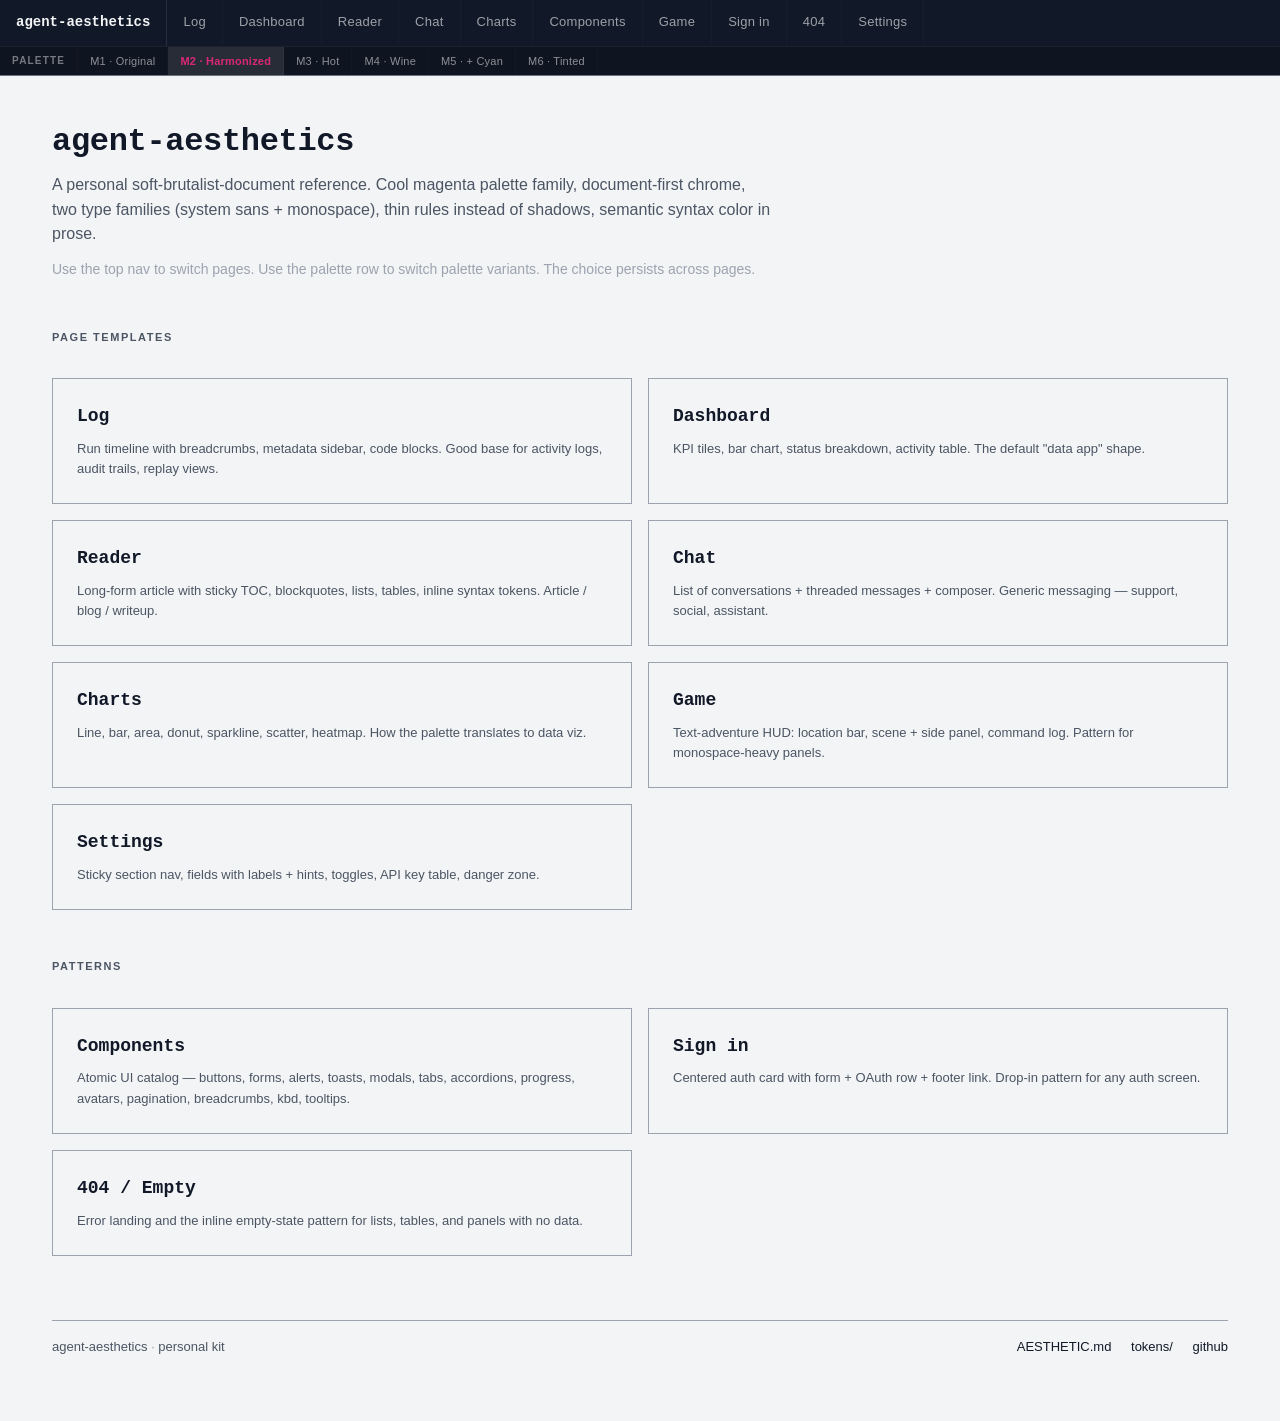
==== references/web/index.html @ 5bcf72a3 "references/web: initial soft-brutalist-document reference kit Eleven HTML pages exploring a personal" ====
<!doctype html>
<html lang="en">
<head>
<meta charset="utf-8">
<title>agent-aesthetics — index</title>
<meta name="viewport" content="width=device-width, initial-scale=1">
<link rel="stylesheet" href="assets/styles.css">
</head>
<body class="palette-m2">

<nav class="topbar" id="topbar"></nav>

<div class="page">

  <h1 style="font-family: var(--mono);">agent-aesthetics</h1>
  <p style="font-size: 16px; color: var(--text-muted); max-width: 720px; margin: 0 0 var(--space-3) 0;">A personal soft-brutalist-document reference. Cool magenta palette family, document-first chrome, two type families (system sans + monospace), thin rules instead of shadows, semantic syntax color in prose.</p>
  <p style="font-size: 14px; color: var(--text-faint); max-width: 720px; margin: 0 0 var(--space-6) 0;">Use the top nav to switch pages. Use the palette row to switch palette variants. The choice persists across pages.</p>

  <div class="hub-section-title">Page templates</div>
  <div class="hub-grid">
    <a class="hub-card" href="log.html">
      <h3>Log</h3>
      <p>Run timeline with breadcrumbs, metadata sidebar, code blocks. Good base for activity logs, audit trails, replay views.</p>
    </a>
    <a class="hub-card" href="dashboard.html">
      <h3>Dashboard</h3>
      <p>KPI tiles, bar chart, status breakdown, activity table. The default "data app" shape.</p>
    </a>
    <a class="hub-card" href="reader.html">
      <h3>Reader</h3>
      <p>Long-form article with sticky TOC, blockquotes, lists, tables, inline syntax tokens. Article / blog / writeup.</p>
    </a>
    <a class="hub-card" href="chat.html">
      <h3>Chat</h3>
      <p>List of conversations + threaded messages + composer. Generic messaging — support, social, assistant.</p>
    </a>
    <a class="hub-card" href="charts.html">
      <h3>Charts</h3>
      <p>Line, bar, area, donut, sparkline, scatter, heatmap. How the palette translates to data viz.</p>
    </a>
    <a class="hub-card" href="game.html">
      <h3>Game</h3>
      <p>Text-adventure HUD: location bar, scene + side panel, command log. Pattern for monospace-heavy panels.</p>
    </a>
    <a class="hub-card" href="settings.html">
      <h3>Settings</h3>
      <p>Sticky section nav, fields with labels + hints, toggles, API key table, danger zone.</p>
    </a>
  </div>

  <div class="hub-section-title">Patterns</div>
  <div class="hub-grid">
    <a class="hub-card" href="components.html">
      <h3>Components</h3>
      <p>Atomic UI catalog — buttons, forms, alerts, toasts, modals, tabs, accordions, progress, avatars, pagination, breadcrumbs, kbd, tooltips.</p>
    </a>
    <a class="hub-card" href="signin.html">
      <h3>Sign in</h3>
      <p>Centered auth card with form + OAuth row + footer link. Drop-in pattern for any auth screen.</p>
    </a>
    <a class="hub-card" href="notfound.html">
      <h3>404 / Empty</h3>
      <p>Error landing and the inline empty-state pattern for lists, tables, and panels with no data.</p>
    </a>
  </div>

  <footer class="site">
    <span>agent-aesthetics <span class="dot">·</span> personal kit</span>
    <nav>
      <a href="#">AESTHETIC.md</a>
      <a href="#">tokens/</a>
      <a href="#">github</a>
    </nav>
  </footer>

</div>

<script src="assets/switcher.js"></script>
</body>
</html>
---- references/web/assets/styles.css ----
/* ===================================================================
   agent-aesthetics — shared stylesheet
   palettes + base + components, used by every page in /references/web/
   =================================================================== */

:root {
  --sans: -apple-system, BlinkMacSystemFont, "Segoe UI", Roboto, Helvetica, Arial, sans-serif;
  --mono: ui-monospace, SFMono-Regular, Menlo, Monaco, Consolas, "Liberation Mono", monospace;
  --size-body: 15px;
  --size-small: 13px;
  --size-mono: 13px;
  --size-h1: 32px;
  --size-h2: 14px;
  --size-h3: 12px;
  --lh-body: 1.55;
  --lh-mono: 1.6;
  --space-1: 4px;
  --space-2: 8px;
  --space-3: 12px;
  --space-4: 16px;
  --space-5: 24px;
  --space-6: 32px;
  --space-7: 48px;
  --space-8: 64px;
  --radius: 0px;
  --radius-code: 2px;
}

/* ===================================================================
   palettes — magenta family
   =================================================================== */

body.palette-m1 {
  --bg: #F3F4F6; --bg-2: #E5E7EB; --bg-3: #D1D5DB;
  --rule: #9CA3AF; --rule-strong: #6B7280;
  --text: #111827; --text-muted: #4B5563; --text-faint: #9CA3AF;
  --accent: #DB2777; --accent-hover: #BE185D;
  --chrome-bg: #111827; --chrome-fg: #F3F4F6;
  --syn-path: #DB2777; --syn-num: #B45309; --syn-str: #15803D;
  --syn-kw: #6D28D9; --syn-type: #0891B2; --syn-comment: #9CA3AF;
  --syn-bg: #E5E7EB;
}

body.palette-m2 {
  --bg: #F3F4F6; --bg-2: #E5E7EB; --bg-3: #D1D5DB;
  --rule: #9CA3AF; --rule-strong: #6B7280;
  --text: #111827; --text-muted: #4B5563; --text-faint: #9CA3AF;
  --accent: #DB2777; --accent-hover: #BE185D;
  --chrome-bg: #111827; --chrome-fg: #F3F4F6;
  --syn-path: #DB2777; --syn-num: #A16207; --syn-str: #0E7490;
  --syn-kw: #5B21B6; --syn-type: #BE123C; --syn-comment: #9CA3AF;
  --syn-bg: #E5E7EB;
}

body.palette-m3 {
  --bg: #F3F4F6; --bg-2: #E5E7EB; --bg-3: #D1D5DB;
  --rule: #9CA3AF; --rule-strong: #6B7280;
  --text: #111827; --text-muted: #4B5563; --text-faint: #9CA3AF;
  --accent: #EC4899; --accent-hover: #DB2777;
  --chrome-bg: #111827; --chrome-fg: #F3F4F6;
  --syn-path: #EC4899; --syn-num: #A16207; --syn-str: #0E7490;
  --syn-kw: #5B21B6; --syn-type: #BE123C; --syn-comment: #9CA3AF;
  --syn-bg: #E5E7EB;
}

body.palette-m4 {
  --bg: #F3F4F6; --bg-2: #E5E7EB; --bg-3: #D1D5DB;
  --rule: #9CA3AF; --rule-strong: #6B7280;
  --text: #111827; --text-muted: #4B5563; --text-faint: #9CA3AF;
  --accent: #9D174D; --accent-hover: #831843;
  --chrome-bg: #111827; --chrome-fg: #F3F4F6;
  --syn-path: #9D174D; --syn-num: #A16207; --syn-str: #0E7490;
  --syn-kw: #5B21B6; --syn-type: #BE123C; --syn-comment: #9CA3AF;
  --syn-bg: #E5E7EB;
}

body.palette-m5 {
  --bg: #F3F4F6; --bg-2: #E5E7EB; --bg-3: #D1D5DB;
  --rule: #9CA3AF; --rule-strong: #6B7280;
  --text: #111827; --text-muted: #4B5563; --text-faint: #9CA3AF;
  --accent: #DB2777; --accent-2: #0891B2; --accent-hover: #BE185D;
  --chrome-bg: #111827; --chrome-fg: #F3F4F6;
  --syn-path: #0891B2; --syn-num: #DB2777; --syn-str: #0E7490;
  --syn-kw: #BE185D; --syn-type: #06B6D4; --syn-comment: #94A3B8;
  --syn-bg: #ECFEFF;
}

body.palette-m6 {
  --bg: #F4F2F6; --bg-2: #E7E3EC; --bg-3: #D4CFDC;
  --rule: #A299AE; --rule-strong: #78708A;
  --text: #1A1620; --text-muted: #56506A; --text-faint: #A299AE;
  --accent: #DB2777; --accent-hover: #BE185D;
  --chrome-bg: #1A1620; --chrome-fg: #F4F2F6;
  --syn-path: #DB2777; --syn-num: #A16207; --syn-str: #0E7490;
  --syn-kw: #6D28D9; --syn-type: #BE123C; --syn-comment: #A299AE;
  --syn-bg: #E7E3EC;
}

/* ===================================================================
   reset & base
   =================================================================== */

*, *::before, *::after { box-sizing: border-box; }
html, body { margin: 0; padding: 0; overflow-x: clip; }
body {
  font-family: var(--sans);
  font-size: var(--size-body);
  line-height: var(--lh-body);
  background: var(--bg);
  color: var(--text);
  -webkit-font-smoothing: antialiased;
  -moz-osx-font-smoothing: grayscale;
}

a { color: var(--accent); text-decoration: none; }
a:hover { color: var(--accent-hover); text-decoration: underline; text-underline-offset: 2px; }
a:visited { color: var(--accent); }

code, pre, .mono { font-family: var(--mono); font-size: var(--size-mono); line-height: var(--lh-mono); }
code { color: var(--text); }

hr { border: 0; border-top: 1px solid var(--rule); margin: var(--space-5) 0; }

/* ===================================================================
   topbar — primary page nav (row 1) + palette switcher (row 2)
   =================================================================== */

.topbar {
  position: sticky;
  top: 0;
  z-index: 10;
  background: var(--chrome-bg);
  color: var(--chrome-fg);
  border-bottom: 1px solid var(--rule-strong);
  min-height: 76px; /* reserve space before JS injects */
}

.topbar-row {
  display: flex;
  align-items: stretch;
}

/* row 1: brand + page tabs */
.topbar-row.primary { /* taller, more visual weight */ }
.topbar-row.primary .brand {
  display: inline-flex;
  align-items: center;
  padding: var(--space-3) var(--space-4);
  font-family: var(--mono);
  font-size: 14px;
  font-weight: 700;
  letter-spacing: 0;
  color: var(--chrome-fg);
  text-decoration: none;
  border-right: 1px solid rgba(255,255,255,0.10);
  white-space: nowrap;
  flex: 0 0 auto;
}
.topbar-row.primary .brand:hover { background: rgba(255,255,255,0.04); text-decoration: none; color: var(--chrome-fg); }
.topbar-row.primary .pagenav {
  display: flex;
  flex: 1;
  overflow-x: auto;
  -webkit-overflow-scrolling: touch;
}
.topbar-row.primary .pagenav::-webkit-scrollbar { height: 0; }
.topbar-row.primary .tab {
  flex: 0 0 auto;
  padding: var(--space-3) var(--space-4);
  font-family: var(--sans);
  font-size: 13px;
  letter-spacing: 0.02em;
  color: var(--chrome-fg);
  text-decoration: none;
  opacity: 0.62;
  white-space: nowrap;
  display: inline-flex;
  align-items: center;
  border-bottom: 2px solid transparent;
  border-right: 1px solid rgba(255,255,255,0.04);
}
.topbar-row.primary .tab:hover { opacity: 1; background: rgba(255,255,255,0.04); color: var(--chrome-fg); text-decoration: none; }
.topbar-row.primary .tab.active {
  opacity: 1;
  font-weight: 600;
  border-bottom-color: var(--accent);
  background: rgba(255,255,255,0.06);
}

/* row 2: palette — thinner, dimmer */
.topbar-row.palette {
  background: rgba(0,0,0,0.18);
  border-top: 1px solid rgba(255,255,255,0.06);
  overflow-x: auto;
  -webkit-overflow-scrolling: touch;
}
.topbar-row.palette::-webkit-scrollbar { height: 0; }
.topbar-row.palette .label {
  flex: 0 0 auto;
  display: inline-flex;
  align-items: center;
  padding: 6px var(--space-3);
  font-size: 10px;
  font-weight: 700;
  letter-spacing: 0.12em;
  text-transform: uppercase;
  color: var(--chrome-fg);
  opacity: 0.45;
  border-right: 1px solid rgba(255,255,255,0.06);
  white-space: nowrap;
}
.topbar-row.palette button {
  flex: 0 0 auto;
  padding: 6px var(--space-3);
  background: transparent;
  color: var(--chrome-fg);
  border: 0;
  border-right: 1px solid rgba(255,255,255,0.04);
  font-family: var(--sans);
  font-size: 11px;
  letter-spacing: 0.02em;
  cursor: pointer;
  opacity: 0.55;
  white-space: nowrap;
}
.topbar-row.palette button:hover { opacity: 0.95; background: rgba(255,255,255,0.04); }
.topbar-row.palette button.active { opacity: 1; background: rgba(255,255,255,0.10); font-weight: 600; color: var(--accent); }

@media (max-width: 640px) {
  .topbar { min-height: 80px; }
  .topbar-row.primary .brand { padding: var(--space-2) var(--space-3); font-size: 12px; }
  .topbar-row.primary .tab { padding: var(--space-2) var(--space-3); font-size: 12px; }
  .topbar-row.palette .label { padding: 4px var(--space-3); font-size: 9px; }
  .topbar-row.palette button { padding: 4px var(--space-3); font-size: 10px; }
}

/* ===================================================================
   page chrome
   =================================================================== */

.page {
  max-width: 1240px;
  margin: 0 auto;
  padding: var(--space-7) var(--space-6) var(--space-8);
}
.page.narrow { max-width: 820px; }
.page.wide { max-width: 1440px; }

.top-row {
  display: flex;
  justify-content: space-between;
  align-items: baseline;
  margin-bottom: var(--space-6);
  padding-bottom: var(--space-4);
  border-bottom: 1px solid var(--rule);
}
.top-row .brand { font-size: 14px; color: var(--text-muted); }
.top-row .signin { font-size: 14px; }

.breadcrumb {
  font-size: 14px;
  color: var(--text-muted);
  margin-bottom: var(--space-5);
}
.breadcrumb a { color: var(--accent); }
.breadcrumb .sep { color: var(--text-faint); margin: 0 6px; }
.breadcrumb .current { color: var(--text); }

h1, h2, h3, h4, h5, h6 { color: var(--text); }
h1 {
  font-size: var(--size-h1);
  line-height: 1.15;
  font-weight: 700;
  margin: 0 0 var(--space-3) 0;
  letter-spacing: -0.01em;
}
h2 {
  font-size: var(--size-h2);
  font-weight: 700;
  text-transform: uppercase;
  letter-spacing: 0.12em;
  margin: var(--space-6) 0 var(--space-4) 0;
  padding-bottom: var(--space-2);
  border-bottom: 1px solid var(--rule);
}
h3 {
  font-size: var(--size-h3);
  font-weight: 700;
  text-transform: uppercase;
  letter-spacing: 0.14em;
  color: var(--text);
  margin: 0 0 var(--space-3) 0;
}

footer.site {
  margin-top: var(--space-8);
  padding-top: var(--space-4);
  border-top: 1px solid var(--rule);
  display: flex;
  justify-content: space-between;
  font-size: 13px;
  color: var(--text-muted);
}
footer.site nav a { margin-left: var(--space-4); color: var(--text); }
footer.site nav a:hover { color: var(--accent); }
footer.site .dot { color: var(--text-faint); }

/* ===================================================================
   syntax tokens for inline use in prose
   =================================================================== */

.t-path { color: var(--syn-path); }
.t-num  { color: var(--syn-num); }
.t-str  { color: var(--syn-str); }
.t-kw   { color: var(--syn-kw); font-weight: 600; }
.t-type { color: var(--syn-type); }
.t-cmt  { color: var(--syn-comment); font-style: italic; }

/* ===================================================================
   code blocks
   =================================================================== */

.codeblock {
  margin: 0;
  border: 1px solid var(--rule);
  background: var(--syn-bg);
  border-radius: var(--radius-code);
  overflow: hidden;
}
.codeblock .lang {
  background: var(--chrome-bg);
  color: var(--chrome-fg);
  font-family: var(--sans);
  font-size: 10px;
  font-weight: 700;
  letter-spacing: 0.12em;
  padding: 4px var(--space-3);
  text-transform: uppercase;
}
.codeblock pre {
  margin: 0;
  padding: var(--space-3) var(--space-4);
  overflow-x: auto;
}
.codeblock code {
  color: var(--text);
  white-space: pre;
}

/* ===================================================================
   form elements (shared)
   =================================================================== */

input[type="text"], input[type="email"], input[type="search"], input[type="number"], select, textarea {
  font: inherit;
  padding: 6px 8px;
  border: 1px solid var(--rule-strong);
  background: var(--bg);
  color: var(--text);
  border-radius: 2px;
}
input[type="checkbox"], input[type="radio"] { margin-right: 6px; vertical-align: -1px; accent-color: var(--accent); }
textarea { font-family: var(--mono); font-size: var(--size-mono); resize: vertical; width: 100%; }

.btn {
  font: inherit;
  font-size: 13px;
  padding: 6px 14px;
  background: var(--accent);
  color: var(--chrome-fg);
  border: 1px solid var(--accent);
  cursor: pointer;
  border-radius: 2px;
  margin-right: var(--space-2);
  display: inline-block;
  text-decoration: none;
}
.btn:hover { background: var(--accent-hover); border-color: var(--accent-hover); color: var(--chrome-fg); text-decoration: none; }
.btn.secondary {
  background: var(--bg);
  color: var(--text);
  border: 1px solid var(--rule-strong);
}
.btn.secondary:hover { background: var(--bg-2); color: var(--text); }
.btn.danger { background: transparent; color: var(--text); border-color: var(--rule-strong); }
.btn.danger:hover { background: #B91C1C; color: #fff; border-color: #B91C1C; }
.btn:disabled, .btn.disabled { opacity: 0.45; cursor: not-allowed; }

/* ===================================================================
   table (shared)
   =================================================================== */

table.data {
  width: 100%;
  border-collapse: collapse;
  font-family: var(--mono);
  font-size: var(--size-mono);
}
table.data th, table.data td { text-align: left; padding: 8px 12px 8px 0; }
table.data th {
  font-weight: 700;
  color: var(--text-muted);
  font-size: 11px;
  text-transform: uppercase;
  letter-spacing: 0.08em;
  border-bottom: 1px solid var(--rule);
}
table.data td { border-bottom: 1px dotted var(--rule); }
table.data tr:hover td { background: var(--bg-2); }

/* ===================================================================
   log-viewer specific (index.html)
   =================================================================== */

.content { display: grid; grid-template-columns: 1fr 280px; gap: var(--space-7); }

article .thread-tag {
  font-family: var(--sans);
  font-size: 13px;
  color: var(--text-muted);
  margin-bottom: var(--space-3);
}
article .thread-tag .id { font-family: var(--mono); color: var(--text); }
article h1.thread-title { font-family: var(--mono); }
article .pills {
  display: flex; flex-wrap: wrap; align-items: center;
  gap: var(--space-3); font-size: 13px;
  color: var(--text-muted); margin-bottom: var(--space-6);
}
article .pills .pill { color: var(--text); }
article .pills .pill.done::before { content: "● "; color: var(--syn-str); }
article .pills .dot { color: var(--text-faint); }

.timeline {
  display: grid; grid-template-columns: 88px 1fr;
  row-gap: var(--space-5); column-gap: var(--space-4);
}
.timeline time {
  font-family: var(--mono);
  font-size: var(--size-mono);
  color: var(--text-muted);
  padding-top: 1px;
}
.timeline .desc { font-size: 15px; }
.timeline .desc + .codeblock { margin-top: var(--space-3); }

aside.sidebar { font-size: 13px; }
aside.sidebar .group { margin-bottom: var(--space-6); }
aside.sidebar dl { margin: 0; }
aside.sidebar dt {
  font-size: 11px; text-transform: uppercase; letter-spacing: 0.1em;
  color: var(--text-muted); margin-top: var(--space-3);
}
aside.sidebar dt:first-of-type { margin-top: 0; }
aside.sidebar dd {
  margin: 2px 0 0 0;
  font-family: var(--mono);
  font-size: 13px;
  color: var(--text);
}
aside.sidebar dd.plain { font-family: var(--sans); }
aside.sidebar ul.actions { list-style: none; margin: 0; padding: 0; }
aside.sidebar ul.actions li { margin-bottom: var(--space-2); }

.swatches {
  display: flex; margin-top: var(--space-4); border: 1px solid var(--rule);
}
.swatches .sw {
  flex: 1; height: 36px;
  display: flex; align-items: flex-end; justify-content: center;
  padding-bottom: 4px;
  font-family: var(--mono); font-size: 9px;
  color: var(--text);
  border-right: 1px solid var(--rule);
}
.swatches .sw:last-child { border-right: 0; }
.swatches .sw.dark { color: var(--chrome-fg); }

/* ===================================================================
   dashboard
   =================================================================== */

.filter-bar {
  display: flex; flex-wrap: wrap; gap: var(--space-3);
  margin-bottom: var(--space-6);
  font-size: 13px; color: var(--text-muted);
  align-items: center;
}
.filter-bar label { display: inline-flex; align-items: center; gap: var(--space-2); }
.filter-bar select { padding: 4px 6px; font-size: 12px; }

.kpis {
  display: grid; grid-template-columns: repeat(4, 1fr); gap: var(--space-4);
  margin-bottom: var(--space-6);
}
.kpi {
  border: 1px solid var(--rule);
  padding: var(--space-4) var(--space-5);
  background: var(--bg);
}
.kpi-label {
  font-size: 11px; text-transform: uppercase; letter-spacing: 0.12em;
  color: var(--text-muted); margin-bottom: var(--space-3);
}
.kpi-value {
  font-family: var(--mono); font-size: 28px; font-weight: 700; color: var(--text);
  letter-spacing: -0.01em;
}
.kpi-delta {
  margin-top: var(--space-2);
  font-size: 12px;
  font-family: var(--mono);
}
.kpi-delta.up { color: var(--syn-str); }
.kpi-delta.down { color: var(--syn-type); }
.kpi-delta.flat { color: var(--text-muted); }

.chart-grid {
  display: grid; grid-template-columns: 2fr 1fr; gap: var(--space-4);
  margin-bottom: var(--space-7);
}
.card {
  border: 1px solid var(--rule);
  padding: var(--space-4) var(--space-5);
  background: var(--bg);
}
.card-title {
  font-size: 11px; text-transform: uppercase; letter-spacing: 0.12em;
  color: var(--text-muted); margin-bottom: var(--space-4);
  display: flex; justify-content: space-between; align-items: center;
}
.card-title .meta { font-family: var(--mono); font-weight: 400; letter-spacing: 0; text-transform: none; }

.bars {
  display: grid; grid-template-columns: repeat(7, 1fr); gap: var(--space-3);
  align-items: end; height: 160px;
  padding: 0 var(--space-2); margin-bottom: var(--space-3);
}
.bars .bar {
  background: var(--accent);
  position: relative;
}
.bars .bar.dim { background: var(--bg-3); }
.bars .bar .val {
  position: absolute; top: -16px; left: 50%; transform: translateX(-50%);
  font-family: var(--mono); font-size: 10px; color: var(--text-muted);
}
.bar-labels {
  display: grid; grid-template-columns: repeat(7, 1fr); gap: var(--space-3);
  padding: 0 var(--space-2); font-family: var(--mono); font-size: 11px;
  color: var(--text-muted); text-align: center;
}

.status-list .status-row {
  display: grid;
  grid-template-columns: 14px 1fr auto auto;
  align-items: baseline;
  gap: var(--space-3);
  padding: var(--space-2) 0;
  border-bottom: 1px dotted var(--rule);
  font-family: var(--mono); font-size: 12px;
}
.status-list .status-row:last-child { border-bottom: 0; }
.status-list .dot {
  width: 10px; height: 10px; border-radius: 50%;
  display: inline-block;
}
.status-list .dot.ok { background: var(--syn-str); }
.status-list .dot.err { background: var(--accent); }
.status-list .dot.warn { background: var(--syn-num); }
.status-list .dot.timeout { background: var(--text-faint); }
.status-list .label { font-family: var(--sans); font-size: 13px; color: var(--text); }
.status-list .pct { color: var(--text-muted); text-align: right; min-width: 56px; }
.status-list .count { text-align: right; min-width: 56px; color: var(--text); }

/* status pill (used in feeds) */
.pill {
  display: inline-block;
  font-family: var(--mono); font-size: 11px;
  padding: 2px 8px;
  border: 1px solid var(--rule);
  background: var(--bg);
  color: var(--text);
  border-radius: 2px;
  letter-spacing: 0.04em;
}
.pill.ok { color: var(--syn-str); border-color: var(--syn-str); }
.pill.err { color: var(--accent); border-color: var(--accent); }
.pill.warn { color: var(--syn-num); border-color: var(--syn-num); }
.pill.timeout { color: var(--text-faint); border-color: var(--rule-strong); }

/* ===================================================================
   reader
   =================================================================== */

.reader-grid {
  display: grid; grid-template-columns: 1fr 220px; gap: var(--space-7);
  align-items: start;
}
.reader-article p { margin: 0 0 var(--space-4) 0; }
.reader-article p code, .reader-article li code { font-size: 13px; padding: 0 2px; }
.reader-article blockquote {
  margin: var(--space-5) 0;
  padding: var(--space-3) var(--space-4);
  border-left: 3px solid var(--accent);
  background: var(--bg-2);
  font-style: italic;
  color: var(--text-muted);
}
.reader-article ul, .reader-article ol { margin: 0 0 var(--space-4) 0; padding-left: var(--space-5); }
.reader-article li { margin-bottom: var(--space-2); }
.reader-article h2 { /* override the cap rule for body of article */
  font-size: 20px; text-transform: none; letter-spacing: -0.005em;
  font-weight: 700; padding-bottom: var(--space-2);
}
.reader-article h3 {
  font-size: 15px; text-transform: uppercase; letter-spacing: 0.12em;
  margin-top: var(--space-5);
}
.reader-article .codeblock { margin: var(--space-4) 0; }
.reader-article hr { margin: var(--space-6) 0; }
.reader-meta {
  display: flex; gap: var(--space-3); font-size: 13px;
  color: var(--text-muted); margin-bottom: var(--space-6);
}
.reader-meta .dot { color: var(--text-faint); }

.toc {
  position: sticky; top: 70px;
  font-size: 12px;
  border-left: 1px solid var(--rule);
  padding-left: var(--space-4);
}
.toc h3 { font-size: 11px; color: var(--text-muted); }
.toc ol { list-style: none; padding: 0; margin: 0; counter-reset: tocitem; }
.toc li { counter-increment: tocitem; margin-bottom: var(--space-2); }
.toc li::before {
  content: counter(tocitem, decimal-leading-zero) " ";
  font-family: var(--mono); color: var(--text-faint);
  margin-right: var(--space-2);
}
.toc a { color: var(--text-muted); }
.toc a:hover { color: var(--accent); }
.toc li.active a { color: var(--accent); font-weight: 600; }

.tag {
  display: inline-block;
  font-size: 11px; font-family: var(--mono);
  padding: 2px 8px;
  border: 1px solid var(--rule);
  background: var(--bg-2);
  color: var(--text);
  margin-right: var(--space-2);
  border-radius: 2px;
}

/* ===================================================================
   game (text adventure HUD)
   =================================================================== */

.game-frame {
  border: 1px solid var(--rule-strong);
  background: var(--bg);
}

.game-hud {
  display: grid; grid-template-columns: repeat(5, 1fr);
  border-bottom: 1px solid var(--rule);
  background: var(--bg-2);
}
.game-hud .hud-cell {
  padding: var(--space-3) var(--space-4);
  border-right: 1px solid var(--rule);
  font-family: var(--mono);
}
.game-hud .hud-cell:last-child { border-right: 0; }
.game-hud dt {
  font-size: 10px; text-transform: uppercase; letter-spacing: 0.12em;
  color: var(--text-muted); margin: 0 0 2px 0;
}
.game-hud dd {
  margin: 0; font-size: 15px; font-weight: 700; color: var(--text);
}
.game-hud dd.danger { color: var(--accent); }

.game-main {
  display: grid; grid-template-columns: 2.2fr 1fr;
  border-bottom: 1px solid var(--rule);
}
.game-scene {
  padding: var(--space-5) var(--space-6);
  border-right: 1px solid var(--rule);
}
.game-scene h2 {
  font-family: var(--mono);
  text-transform: none; letter-spacing: 0;
  border-bottom: 0; padding-bottom: 0;
  font-size: 22px; margin-top: 0;
}
.game-scene p { margin: 0 0 var(--space-3) 0; }
.game-scene .scene-prose { font-size: 15px; }
.game-scene .exits {
  margin-top: var(--space-4);
  border-top: 1px dotted var(--rule);
  padding-top: var(--space-3);
}
.game-scene .exits ul { list-style: none; padding: 0; margin: 0; font-family: var(--mono); font-size: 13px; }
.game-scene .exits li { margin-bottom: var(--space-1); }
.game-scene .exits .dir { color: var(--accent); display: inline-block; width: 20px; }
.game-scene .exits .locked { color: var(--text-faint); }

.game-side { padding: var(--space-5); display: grid; gap: var(--space-5); align-content: start; }
.game-side h3 { margin: 0 0 var(--space-2) 0; }
.game-side ul { list-style: none; padding: 0; margin: 0; font-family: var(--mono); font-size: 12px; }
.game-side ul li { margin-bottom: var(--space-1); }
.game-side ul li .muted { color: var(--text-muted); }
.game-side pre.map {
  font-family: var(--mono); font-size: 11px;
  color: var(--text); margin: 0;
  background: var(--bg-2); padding: var(--space-3);
  border: 1px solid var(--rule);
  line-height: 1.3;
}
.game-side dl.stats {
  display: grid; grid-template-columns: 60px 1fr; gap: 2px 8px;
  font-family: var(--mono); font-size: 12px; margin: 0;
}
.game-side dl.stats dt { color: var(--text-muted); }
.game-side dl.stats dd { margin: 0; color: var(--text); font-weight: 700; }

.game-log {
  padding: var(--space-4) var(--space-5);
  background: var(--bg-2);
  font-family: var(--mono);
}
.game-log h3 { font-family: var(--sans); margin: 0 0 var(--space-3) 0; }
.game-log ol.log {
  list-style: none; padding: 0; margin: 0 0 var(--space-3) 0;
  font-size: 13px;
  max-height: 220px; overflow-y: auto;
}
.game-log ol.log li { padding: 1px 0; }
.game-log ol.log li.user::before { content: "> "; color: var(--accent); }
.game-log ol.log li.sys { color: var(--text-muted); padding-left: 14px; }
.game-log ol.log li.event { color: var(--syn-str); padding-left: 14px; }
.game-log ol.log li.error { color: var(--accent); padding-left: 14px; }

.command-row {
  display: flex; align-items: center; gap: var(--space-2);
  border-top: 1px solid var(--rule);
  padding-top: var(--space-3);
}
.command-row .prompt { color: var(--accent); font-weight: 700; font-family: var(--mono); }
.command-row input {
  flex: 1; border: 0; background: transparent; color: var(--text);
  font-family: var(--mono); padding: 4px 0;
}
.command-row input:focus { outline: none; }

.game-actions {
  margin-top: var(--space-5);
  display: flex; flex-wrap: wrap; gap: var(--space-2);
  align-items: center;
}
.game-actions .grow { flex: 1; min-width: 0; }
@media (max-width: 640px) {
  .game-actions .grow { display: none; }
  .game-actions .btn { flex: 1 1 auto; text-align: center; }
}

/* ===================================================================
   settings
   =================================================================== */

.settings-grid {
  display: grid; grid-template-columns: 200px 1fr; gap: var(--space-7);
  align-items: start;
}
.settings-nav { display: flex; flex-direction: column; font-size: 13px; position: sticky; top: 70px; }
.settings-nav a {
  padding: 6px var(--space-3);
  color: var(--text-muted);
  border-left: 2px solid transparent;
  text-decoration: none;
}
.settings-nav a:hover { color: var(--text); background: var(--bg-2); text-decoration: none; }
.settings-nav a.active { color: var(--accent); border-left-color: var(--accent); font-weight: 600; background: var(--bg-2); }
.settings-nav a.danger { color: var(--accent); margin-top: var(--space-5); }
.settings-nav .nav-sep {
  border-top: 1px solid var(--rule);
  margin: var(--space-3) 0;
}

.settings-section {
  margin-bottom: var(--space-8);
  padding-bottom: var(--space-7);
  border-bottom: 1px solid var(--rule);
}
.settings-section:last-child { border-bottom: 0; }
.settings-section h2 {
  border-bottom: 0; padding-bottom: 0; margin-top: 0;
  font-size: 18px; text-transform: none; letter-spacing: -0.005em;
}
.settings-section .description { color: var(--text-muted); margin-bottom: var(--space-5); }

.field {
  display: grid; grid-template-columns: 200px 1fr;
  align-items: baseline;
  gap: var(--space-4);
  padding: var(--space-3) 0;
  border-bottom: 1px dotted var(--rule);
}
.field:last-child { border-bottom: 0; }
.field label.field-label {
  font-size: 13px; color: var(--text-muted);
  font-weight: 500;
}
.field label.field-label .hint { color: var(--text-faint); display: block; font-weight: 400; font-size: 12px; }
.field .field-input { width: 100%; max-width: 360px; }
.field .field-input input[type="text"], .field .field-input input[type="email"], .field .field-input select { width: 100%; }
.field .radio-group, .field .check-group { display: grid; gap: var(--space-2); font-size: 13px; }
.field .toggle-row { display: inline-flex; align-items: center; gap: var(--space-3); font-size: 13px; }

/* CSS toggle */
.toggle {
  appearance: none; -webkit-appearance: none;
  width: 36px; height: 20px;
  background: var(--bg-3);
  border: 1px solid var(--rule-strong);
  border-radius: 10px;
  position: relative;
  cursor: pointer; vertical-align: middle;
  margin: 0;
}
.toggle::before {
  content: ''; position: absolute;
  width: 14px; height: 14px;
  top: 2px; left: 2px;
  background: var(--bg);
  border-radius: 50%;
  transition: left 0.12s ease;
}
.toggle:checked { background: var(--accent); border-color: var(--accent); }
.toggle:checked::before { left: 18px; }

/* danger zone */
.danger-zone {
  border: 1px solid var(--accent);
  background: var(--bg-2);
  padding: var(--space-4) var(--space-5);
}
.danger-zone h2 { color: var(--accent); }

/* ===================================================================
   index hub (landing/list of pages)
   =================================================================== */

.hub-grid {
  display: grid; grid-template-columns: repeat(2, 1fr); gap: var(--space-4);
  margin-top: var(--space-6);
}
.hub-card {
  border: 1px solid var(--rule);
  padding: var(--space-5);
  background: var(--bg);
  text-decoration: none;
  color: var(--text);
}
.hub-card:hover { background: var(--bg-2); text-decoration: none; }
.hub-card h3 { font-family: var(--mono); text-transform: none; letter-spacing: 0; margin: 0 0 var(--space-2) 0; font-size: 18px; color: var(--text); }
.hub-card p { margin: 0; font-size: 13px; color: var(--text-muted); }
.hub-section-title {
  font-size: 11px; font-weight: 700;
  text-transform: uppercase; letter-spacing: 0.14em;
  color: var(--text-muted);
  margin: var(--space-7) 0 var(--space-3) 0;
}

/* ===================================================================
   chat — list of conversations + message thread
   =================================================================== */

.chat-shell {
  display: grid;
  grid-template-columns: 280px 1fr;
  border: 1px solid var(--rule);
  background: var(--bg);
  height: calc(100vh - 200px);
  min-height: 540px;
  overflow: hidden;
}
.chat-list {
  border-right: 1px solid var(--rule);
  background: var(--bg-2);
  overflow-y: auto;
  display: flex; flex-direction: column;
}
.chat-list-header {
  padding: var(--space-3) var(--space-4);
  border-bottom: 1px solid var(--rule);
  display: flex; justify-content: space-between; align-items: center;
  font-size: 11px; letter-spacing: 0.12em; text-transform: uppercase;
  color: var(--text-muted);
  background: var(--bg);
}
.chat-list-item {
  padding: var(--space-3) var(--space-4);
  border-bottom: 1px solid var(--rule);
  cursor: pointer;
  display: block; text-decoration: none; color: var(--text);
}
.chat-list-item:hover { background: var(--bg-3); text-decoration: none; }
.chat-list-item.active { background: var(--bg); border-left: 2px solid var(--accent); padding-left: calc(var(--space-4) - 2px); }
.chat-list-item .who { font-weight: 600; font-size: 13px; }
.chat-list-item .preview { font-size: 12px; color: var(--text-muted); margin-top: 2px; overflow: hidden; text-overflow: ellipsis; white-space: nowrap; }
.chat-list-item .meta { font-family: var(--mono); font-size: 10px; color: var(--text-faint); margin-top: 4px; display: flex; justify-content: space-between; }
.chat-list-item .unread { color: var(--accent); font-weight: 700; }

.chat-thread {
  display: flex; flex-direction: column;
  overflow: hidden;
}
.chat-thread-header {
  padding: var(--space-3) var(--space-4);
  border-bottom: 1px solid var(--rule);
  display: flex; justify-content: space-between; align-items: center;
  background: var(--bg);
}
.chat-thread-header .title { font-weight: 700; font-size: 14px; }
.chat-thread-header .sub { font-size: 12px; color: var(--text-muted); margin-top: 2px; }

.chat-messages {
  flex: 1;
  overflow-y: auto;
  padding: var(--space-5) var(--space-5) var(--space-3);
  display: flex; flex-direction: column; gap: var(--space-4);
}
.chat-msg { display: grid; grid-template-columns: 36px 1fr; gap: var(--space-3); }
.chat-msg .avatar {
  width: 32px; height: 32px;
  border-radius: 2px;
  background: var(--bg-3);
  display: flex; align-items: center; justify-content: center;
  font-family: var(--mono); font-size: 12px; font-weight: 700;
  color: var(--text-muted);
  border: 1px solid var(--rule);
}
.chat-msg.user .avatar { background: var(--accent); color: var(--chrome-fg); border-color: var(--accent); }
.chat-msg.assistant .avatar { background: var(--bg-2); border-color: var(--rule); }
.chat-msg .who { font-size: 12px; color: var(--text-muted); margin-bottom: 4px; font-family: var(--mono); }
.chat-msg .who .ts { color: var(--text-faint); margin-left: var(--space-2); }
.chat-msg .body { font-size: 14px; line-height: 1.55; }
.chat-msg .body p { margin: 0 0 var(--space-2) 0; }
.chat-msg .body p:last-child { margin-bottom: 0; }
.chat-msg .body .codeblock { margin: var(--space-2) 0; font-size: 12px; }

.chat-msg.system { grid-template-columns: 1fr; padding: var(--space-2) 0; }
.chat-msg.system .body {
  font-size: 12px; color: var(--text-muted);
  text-align: center;
  font-family: var(--mono);
  border-top: 1px dotted var(--rule);
  border-bottom: 1px dotted var(--rule);
  padding: var(--space-2) 0;
}

.tool-call {
  border: 1px solid var(--rule);
  border-left: 2px solid var(--syn-kw);
  background: var(--bg-2);
  padding: var(--space-2) var(--space-3);
  margin: var(--space-2) 0;
  font-family: var(--mono); font-size: 12px;
}
.tool-call .tool-name { color: var(--syn-kw); font-weight: 700; }
.tool-call .tool-arg { color: var(--text-muted); }

.chat-input {
  border-top: 1px solid var(--rule);
  padding: var(--space-3) var(--space-4);
  background: var(--bg);
}
.chat-input-row {
  display: flex; gap: var(--space-2); align-items: flex-end;
}
.chat-input-row textarea {
  flex: 1; min-height: 44px; max-height: 200px;
  font-family: var(--sans); font-size: 14px;
}
.chat-meta-row {
  display: flex; gap: var(--space-3);
  font-size: 11px; font-family: var(--mono); color: var(--text-muted);
  margin-top: var(--space-2);
}
.chat-meta-row .grow { flex: 1; }

/* ===================================================================
   charts — SVG-based + CSS sparklines / heatmap
   =================================================================== */

.charts-grid {
  display: grid;
  grid-template-columns: repeat(2, 1fr);
  gap: var(--space-5);
}
.charts-grid .card.full { grid-column: 1 / -1; }
.chart-svg { width: 100%; height: auto; display: block; }
.chart-svg .axis-line { stroke: var(--rule); stroke-width: 1; }
.chart-svg .grid-line { stroke: var(--rule); stroke-dasharray: 2 2; opacity: 0.5; }
.chart-svg .axis-label, .chart-svg .tick-label {
  font-family: var(--mono); font-size: 10px; fill: var(--text-muted);
}
.chart-svg .series-line { fill: none; stroke: var(--accent); stroke-width: 1.5; }
.chart-svg .series-line.s2 { stroke: var(--syn-type); }
.chart-svg .series-line.s3 { stroke: var(--syn-str); }
.chart-svg .series-area { fill: var(--accent); opacity: 0.18; }
.chart-svg .series-dot { fill: var(--accent); }
.chart-svg .series-bar { fill: var(--accent); }
.chart-svg .series-bar.dim { fill: var(--bg-3); }
.chart-svg .scatter-pt { fill: var(--accent); opacity: 0.7; }
.chart-svg .scatter-pt.s2 { fill: var(--syn-type); }

.legend {
  display: flex; flex-wrap: wrap; gap: var(--space-4);
  font-family: var(--mono); font-size: 11px; color: var(--text-muted);
  margin-top: var(--space-3);
}
.legend .sw { display: inline-block; width: 14px; height: 8px; vertical-align: middle; margin-right: 6px; }
.legend .sw.s1 { background: var(--accent); }
.legend .sw.s2 { background: var(--syn-type); }
.legend .sw.s3 { background: var(--syn-str); }

.donut-wrap { display: grid; grid-template-columns: 140px 1fr; gap: var(--space-4); align-items: center; }
.donut-svg .slice.s1 { fill: var(--accent); }
.donut-svg .slice.s2 { fill: var(--syn-type); }
.donut-svg .slice.s3 { fill: var(--syn-str); }
.donut-svg .slice.s4 { fill: var(--syn-num); }
.donut-svg .hole { fill: var(--bg); }
.donut-center {
  text-align: center;
}
.donut-center .big {
  font-family: var(--mono); font-size: 22px; font-weight: 700; color: var(--text);
}
.donut-center .lbl { font-size: 11px; color: var(--text-muted); text-transform: uppercase; letter-spacing: 0.1em; }

.sparkline { display: inline-block; vertical-align: middle; width: 80px; height: 22px; }
.sparkline path.line { fill: none; stroke: var(--accent); stroke-width: 1.4; }
.sparkline path.area { fill: var(--accent); opacity: 0.15; }

.stat-row {
  display: grid; grid-template-columns: 140px 1fr 60px 80px; gap: var(--space-3);
  align-items: center;
  padding: var(--space-2) 0;
  border-bottom: 1px dotted var(--rule);
  font-size: 13px;
}
.stat-row:last-child { border-bottom: 0; }
.stat-row .name { color: var(--text); }
.stat-row .num { font-family: var(--mono); text-align: right; color: var(--text); }
.stat-row .delta { font-family: var(--mono); font-size: 11px; text-align: right; }
.stat-row .delta.up { color: var(--syn-str); }
.stat-row .delta.down { color: var(--accent); }

.heatmap {
  display: grid; gap: 2px;
  font-family: var(--mono); font-size: 10px; color: var(--text-muted);
}
.heatmap .cell {
  width: 100%; aspect-ratio: 1;
  background: var(--bg-3);
}
.heatmap .cell.lv1 { background: color-mix(in srgb, var(--accent) 15%, var(--bg-3)); }
.heatmap .cell.lv2 { background: color-mix(in srgb, var(--accent) 30%, var(--bg-3)); }
.heatmap .cell.lv3 { background: color-mix(in srgb, var(--accent) 55%, var(--bg-3)); }
.heatmap .cell.lv4 { background: color-mix(in srgb, var(--accent) 80%, var(--bg-3)); }
.heatmap .cell.lv5 { background: var(--accent); }

/* ===================================================================
   components catalog
   =================================================================== */

.cat-section {
  margin-bottom: var(--space-8);
  padding-bottom: var(--space-6);
  border-bottom: 1px solid var(--rule);
}
.cat-section:last-child { border-bottom: 0; }
.cat-section > h2 { margin-top: 0; }
.cat-section .desc { color: var(--text-muted); margin: 0 0 var(--space-4) 0; }
.cat-grid {
  display: grid;
  grid-template-columns: 200px 1fr;
  gap: var(--space-5);
  padding: var(--space-3) 0;
  border-bottom: 1px dotted var(--rule);
  align-items: start;
}
.cat-grid:last-child { border-bottom: 0; }
.cat-grid > .label-cell {
  font-size: 12px; color: var(--text-muted);
  font-family: var(--mono);
}
.cat-grid > .demo-cell {
  display: flex; flex-wrap: wrap; gap: var(--space-3);
  align-items: center;
}

/* alerts */
.alert {
  border: 1px solid var(--rule);
  border-left-width: 3px;
  padding: var(--space-3) var(--space-4);
  background: var(--bg);
  font-size: 13px;
  display: flex; gap: var(--space-3);
  align-items: flex-start;
  width: 100%;
}
.alert .alert-title { font-weight: 700; margin: 0 0 2px 0; font-size: 13px; }
.alert .alert-body { margin: 0; color: var(--text-muted); }
.alert.info    { border-left-color: var(--syn-type); }
.alert.success { border-left-color: var(--syn-str); }
.alert.warn    { border-left-color: var(--syn-num); }
.alert.error   { border-left-color: var(--accent); background: color-mix(in srgb, var(--accent) 6%, var(--bg)); }
.alert .alert-mark {
  font-family: var(--mono); font-weight: 700; font-size: 12px;
  width: 18px; flex: 0 0 18px; text-align: center;
}
.alert.info    .alert-mark { color: var(--syn-type); }
.alert.success .alert-mark { color: var(--syn-str); }
.alert.warn    .alert-mark { color: var(--syn-num); }
.alert.error   .alert-mark { color: var(--accent); }

/* toasts */
.toast {
  border: 1px solid var(--rule-strong);
  background: var(--chrome-bg);
  color: var(--chrome-fg);
  padding: var(--space-3) var(--space-4);
  font-size: 13px;
  display: inline-flex; gap: var(--space-3); align-items: center;
  border-radius: 2px;
  max-width: 320px;
}
.toast .icon { color: var(--accent); font-family: var(--mono); font-weight: 700; }
.toast .close { color: rgba(255,255,255,0.5); cursor: pointer; }

/* badges */
.badge {
  display: inline-block;
  background: var(--accent);
  color: var(--chrome-fg);
  font-family: var(--mono); font-size: 10px; font-weight: 700;
  padding: 2px 6px; border-radius: 10px;
  min-width: 18px; text-align: center;
}
.badge.muted { background: var(--text-muted); color: var(--bg); }

/* avatars */
.avatar-md {
  width: 32px; height: 32px;
  display: inline-flex; align-items: center; justify-content: center;
  background: var(--bg-3); border: 1px solid var(--rule);
  font-family: var(--mono); font-weight: 700; font-size: 12px;
  border-radius: 2px;
}
.avatar-lg { width: 48px; height: 48px; font-size: 16px; border-radius: 4px; }
.avatar-sm { width: 22px; height: 22px; font-size: 10px; border-radius: 2px; }
.avatar-md.accent, .avatar-lg.accent, .avatar-sm.accent { background: var(--accent); color: var(--chrome-fg); border-color: var(--accent); }
.avatar-stack { display: inline-flex; }
.avatar-stack > * { margin-left: -8px; box-shadow: 0 0 0 1px var(--bg); }
.avatar-stack > *:first-child { margin-left: 0; }

/* progress */
.progress {
  height: 8px;
  background: var(--bg-3);
  border-radius: 1px;
  overflow: hidden;
  position: relative;
  width: 240px;
}
.progress .bar {
  height: 100%;
  background: var(--accent);
  transition: width 0.2s;
}
.progress.thin { height: 4px; }
.progress.lg { height: 14px; }
.progress.indeterminate .bar {
  width: 35%;
  animation: indeterm 1.5s ease-in-out infinite;
}
@keyframes indeterm {
  0% { transform: translateX(-100%); }
  100% { transform: translateX(380%); }
}

/* modal (static demo) */
.modal-mock {
  border: 1px solid var(--rule-strong);
  background: var(--bg);
  width: 100%; max-width: 420px;
  box-shadow: 0 2px 0 var(--rule), 0 8px 24px rgba(0,0,0,0.06);
}
.modal-mock .modal-head {
  padding: var(--space-3) var(--space-4);
  border-bottom: 1px solid var(--rule);
  display: flex; justify-content: space-between; align-items: center;
}
.modal-mock .modal-head h3 { margin: 0; font-family: var(--sans); text-transform: none; letter-spacing: 0; font-size: 14px; }
.modal-mock .modal-head .x { color: var(--text-muted); cursor: pointer; font-family: var(--mono); }
.modal-mock .modal-body { padding: var(--space-4); font-size: 13px; color: var(--text-muted); }
.modal-mock .modal-foot {
  padding: var(--space-3) var(--space-4);
  border-top: 1px solid var(--rule);
  display: flex; gap: var(--space-2); justify-content: flex-end;
}

/* tabs (static) */
.tabs {
  display: flex; border-bottom: 1px solid var(--rule);
  overflow-x: auto; -webkit-overflow-scrolling: touch;
}
.tabs::-webkit-scrollbar { height: 0; }
.tabs > * { flex: 0 0 auto; white-space: nowrap; }
.tabs > * {
  padding: var(--space-2) var(--space-4);
  font-size: 13px;
  color: var(--text-muted);
  border-bottom: 2px solid transparent;
  cursor: pointer;
  text-decoration: none;
}
.tabs > *:hover { color: var(--text); }
.tabs > .active { color: var(--text); border-bottom-color: var(--accent); font-weight: 600; }

/* accordion via details/summary */
details.accordion {
  border: 1px solid var(--rule);
  background: var(--bg);
  margin-bottom: -1px;
}
details.accordion summary {
  padding: var(--space-3) var(--space-4);
  cursor: pointer;
  font-size: 14px;
  list-style: none;
  display: flex; justify-content: space-between; align-items: center;
}
details.accordion summary::-webkit-details-marker { display: none; }
details.accordion summary::after { content: "+"; font-family: var(--mono); color: var(--text-muted); }
details.accordion[open] summary { border-bottom: 1px solid var(--rule); background: var(--bg-2); }
details.accordion[open] summary::after { content: "−"; }
details.accordion .body {
  padding: var(--space-4);
  font-size: 13px;
  color: var(--text-muted);
}

/* pagination */
.pagination {
  display: inline-flex;
  font-family: var(--mono); font-size: 12px;
  border: 1px solid var(--rule);
}
.pagination a, .pagination span {
  padding: 6px var(--space-3);
  color: var(--text);
  text-decoration: none;
  border-right: 1px solid var(--rule);
}
.pagination a:hover { background: var(--bg-2); text-decoration: none; }
.pagination > *:last-child { border-right: 0; }
.pagination .current { background: var(--accent); color: var(--chrome-fg); font-weight: 700; }
.pagination .disabled { color: var(--text-faint); cursor: not-allowed; }

/* keyboard kbd */
kbd {
  display: inline-block;
  font-family: var(--mono); font-size: 11px;
  padding: 1px 6px;
  border: 1px solid var(--rule-strong);
  background: var(--bg-2);
  color: var(--text);
  border-radius: 2px;
  box-shadow: 0 1px 0 var(--rule);
  vertical-align: 1px;
}

/* slider */
input[type="range"] {
  -webkit-appearance: none; appearance: none;
  width: 240px; height: 4px;
  background: var(--bg-3);
  outline: none;
}
input[type="range"]::-webkit-slider-thumb {
  -webkit-appearance: none; appearance: none;
  width: 14px; height: 14px;
  background: var(--accent);
  border: 0;
  border-radius: 50%;
  cursor: pointer;
}
input[type="range"]::-moz-range-thumb {
  width: 14px; height: 14px;
  background: var(--accent);
  border: 0;
  border-radius: 50%;
  cursor: pointer;
}

/* tooltip (CSS-only) */
.tip {
  position: relative; cursor: help;
  border-bottom: 1px dashed var(--text-muted);
}
.tip::after {
  content: attr(data-tip);
  position: absolute;
  bottom: 100%; left: 50%; transform: translateX(-50%) translateY(-4px);
  background: var(--chrome-bg); color: var(--chrome-fg);
  font-family: var(--sans); font-size: 11px;
  padding: 4px 8px;
  white-space: nowrap;
  opacity: 0; pointer-events: none;
  transition: opacity 0.15s;
  border-radius: 2px;
}
.tip:hover::after { opacity: 1; }

/* ===================================================================
   sign in / auth
   =================================================================== */

.auth-shell {
  display: flex; flex-direction: column;
  align-items: center;
  padding: var(--space-8) var(--space-4);
}
.auth-card {
  width: 100%; max-width: 380px;
  border: 1px solid var(--rule);
  background: var(--bg);
  padding: var(--space-6);
}
.auth-card h1 {
  font-size: 22px;
  text-align: center;
  margin: 0 0 var(--space-2) 0;
}
.auth-card .sub {
  font-size: 13px;
  color: var(--text-muted);
  text-align: center;
  margin-bottom: var(--space-5);
}
.auth-form { display: grid; gap: var(--space-3); }
.auth-form label.row { display: grid; gap: 4px; font-size: 12px; color: var(--text-muted); }
.auth-form input { width: 100%; padding: 8px 10px; }
.auth-form .row-row { display: flex; justify-content: space-between; align-items: center; font-size: 12px; }
.auth-form button { width: 100%; padding: 10px 14px; text-align: center; }
.auth-divider {
  margin: var(--space-5) 0 var(--space-4);
  text-align: center;
  position: relative;
  color: var(--text-faint);
  font-size: 11px; text-transform: uppercase; letter-spacing: 0.16em;
}
.auth-divider::before, .auth-divider::after {
  content: ""; position: absolute; top: 50%; width: calc(50% - 30px);
  height: 1px; background: var(--rule);
}
.auth-divider::before { left: 0; }
.auth-divider::after { right: 0; }
.auth-oauth { display: grid; gap: var(--space-2); }
.auth-foot { text-align: center; margin-top: var(--space-5); font-size: 12px; color: var(--text-muted); }

/* ===================================================================
   not-found / empty state
   =================================================================== */

.empty-shell {
  display: flex; flex-direction: column; align-items: center;
  padding: var(--space-8) var(--space-4);
  text-align: center;
}
.empty-display {
  font-family: var(--mono);
  font-size: 96px;
  font-weight: 700;
  letter-spacing: -0.04em;
  color: var(--accent);
  line-height: 1;
  margin: 0 0 var(--space-2) 0;
}
.empty-title {
  font-size: 22px;
  font-weight: 700;
  margin: 0 0 var(--space-2) 0;
}
.empty-sub {
  color: var(--text-muted);
  max-width: 420px;
  margin: 0 0 var(--space-5) 0;
}
.empty-actions { display: flex; gap: var(--space-2); }

.empty-mini {
  border: 1px dashed var(--rule-strong);
  padding: var(--space-6);
  text-align: center;
  color: var(--text-muted);
  font-size: 13px;
  background: var(--bg);
}
.empty-mini .mark {
  font-family: var(--mono); font-size: 32px; color: var(--text-faint);
  margin-bottom: var(--space-2);
}

/* ===================================================================
   data-scroll — wrap wide tables so they scroll horizontally on narrow
   viewports instead of overflowing the page
   =================================================================== */

.data-scroll { width: 100%; }

/* ===================================================================
   grid items default to min-width: auto (= max-content), which means long
   content (codeblocks, scrollable inner navs, mono identifiers) expands its
   grid column past the container instead of letting its own overflow:auto
   clip. force grid items to min-width: 0 so they're constrained by the grid
   template, not their content.
   =================================================================== */

.content > *,
.reader-grid > *,
.game-main > *,
.settings-grid > *,
.chart-grid > *,
.timeline > *,
.kpis > *,
.demos > *,
.hub-grid > *,
.field,
.field > * { min-width: 0; }

/* ===================================================================
   responsive — collapse multi-column layouts at tablet/phone widths
   =================================================================== */

@media (max-width: 980px) {

  /* page padding tightens */
  .page { padding: var(--space-5) var(--space-4) var(--space-6); }

  /* h1 a bit smaller so it fits */
  h1 { font-size: 28px; }

  /* log viewer — sidebar drops below content */
  .content { grid-template-columns: minmax(0, 1fr); gap: var(--space-6); }

  /* dashboard */
  .kpis { grid-template-columns: repeat(2, minmax(0, 1fr)); }
  .chart-grid { grid-template-columns: minmax(0, 1fr); }
  .filter-bar > .spacer { display: none; }
  .data-scroll { overflow-x: auto; -webkit-overflow-scrolling: touch; }
  .data-scroll table.data { min-width: 640px; }

  /* reader — TOC drops below article */
  .reader-grid { grid-template-columns: minmax(0, 1fr); gap: var(--space-5); }
  .toc {
    position: static;
    border-left: 0;
    border-top: 1px solid var(--rule);
    padding: var(--space-4) 0 0 0;
  }

  /* game — side panel drops below scene */
  .game-main { grid-template-columns: minmax(0, 1fr); }
  .game-scene { border-right: 0; border-bottom: 1px solid var(--rule); }
  .game-hud { grid-template-columns: repeat(3, 1fr); }
  .game-hud .hud-cell:nth-child(n+4) { border-top: 1px solid var(--rule); }
  .game-hud .hud-cell:nth-child(3n) { border-right: 0; }
  .game-hud .hud-cell:nth-child(3n+1) { border-right: 1px solid var(--rule); }

  /* settings — left nav becomes a top scroll-tab bar */
  .settings-grid { grid-template-columns: minmax(0, 1fr); gap: var(--space-5); }
  .settings-nav {
    position: static;
    flex-direction: row;
    overflow-x: auto;
    -webkit-overflow-scrolling: touch;
    border-bottom: 1px solid var(--rule);
    white-space: nowrap;
    padding-bottom: 0;
  }
  .settings-nav a {
    border-left: 0;
    border-bottom: 2px solid transparent;
    padding: var(--space-2) var(--space-4);
    flex: 0 0 auto;
  }
  .settings-nav a.active {
    border-left-color: transparent;
    border-bottom-color: var(--accent);
    background: transparent;
  }
  .settings-nav .nav-sep { display: none; }
  .settings-nav a.danger { margin-top: 0; }

  /* settings fields — label stacks above input */
  .field { grid-template-columns: minmax(0, 1fr); gap: var(--space-2); }
  .field .field-input { max-width: 100%; }

  /* hub */
  .hub-grid { grid-template-columns: minmax(0, 1fr); }

  /* chat */
  .chat-shell { grid-template-columns: minmax(0, 1fr); height: auto; min-height: 0; }
  .chat-list { max-height: 240px; border-right: 0; border-bottom: 1px solid var(--rule); }

  /* charts */
  .charts-grid { grid-template-columns: minmax(0, 1fr); }
  .donut-wrap { grid-template-columns: minmax(0, 1fr); }
  .stat-row { grid-template-columns: minmax(0, 1fr) auto auto; }
  .stat-row .delta { display: none; }

  /* components catalog */
  .cat-grid { grid-template-columns: minmax(0, 1fr); gap: var(--space-2); }
  .cat-grid > .label-cell { font-size: 11px; }

  /* notfound empty-state cards */
  .empty-cards { grid-template-columns: minmax(0, 1fr) !important; }
}

@media (max-width: 640px) {

  /* page even tighter */
  .page { padding: var(--space-4) var(--space-3) var(--space-5); }
  h1 { font-size: 24px; }

  /* log viewer — pills wrap cleanly, timeline keeps fixed timestamp column but narrower */
  .timeline { grid-template-columns: 70px 1fr; column-gap: var(--space-3); }
  .timeline time { font-size: 12px; }
  article .thread-title { font-size: 22px; word-break: break-word; }

  /* dashboard */
  .kpis { grid-template-columns: 1fr; }
  .kpi-value { font-size: 22px; }
  .bars { height: 120px; }
  .bars .bar .val { font-size: 9px; }
  .bar-labels { font-size: 10px; }

  /* breadcrumb wrap */
  .breadcrumb { line-height: 1.6; }

  /* game */
  .game-hud { grid-template-columns: repeat(2, 1fr); }
  .game-hud .hud-cell {
    border-right: 0;
    border-top: 1px solid var(--rule);
  }
  .game-hud .hud-cell:nth-child(odd) { border-right: 1px solid var(--rule); }
  .game-hud .hud-cell:nth-child(1),
  .game-hud .hud-cell:nth-child(2) { border-top: 0; }

  .game-scene { padding: var(--space-4); }
  .game-scene h2 { font-size: 18px; }
  .game-side { padding: var(--space-4); }
  .game-log { padding: var(--space-3) var(--space-4); }
  .game-log ol.log { font-size: 12px; }
  pre.map { font-size: 10px; }

  /* settings */
  .settings-section h2 { font-size: 16px; }
  table.data { font-size: 11px; }

  /* footer wraps to two rows */
  footer.site {
    flex-direction: column;
    align-items: flex-start;
    gap: var(--space-2);
  }
  footer.site nav a {
    margin-left: 0;
    margin-right: var(--space-4);
  }

  /* code blocks scroll horizontally on phones */
  .codeblock pre { font-size: 12px; }

  /* reader prose */
  .reader-article h2 { font-size: 18px; }
  .reader-meta { flex-wrap: wrap; }

  /* empty / 404 */
  .empty-display { font-size: 72px; }

  /* chat */
  .chat-messages { padding: var(--space-3); }
  .chat-msg .body { font-size: 13px; }
  .chat-input { padding: var(--space-3); }
}
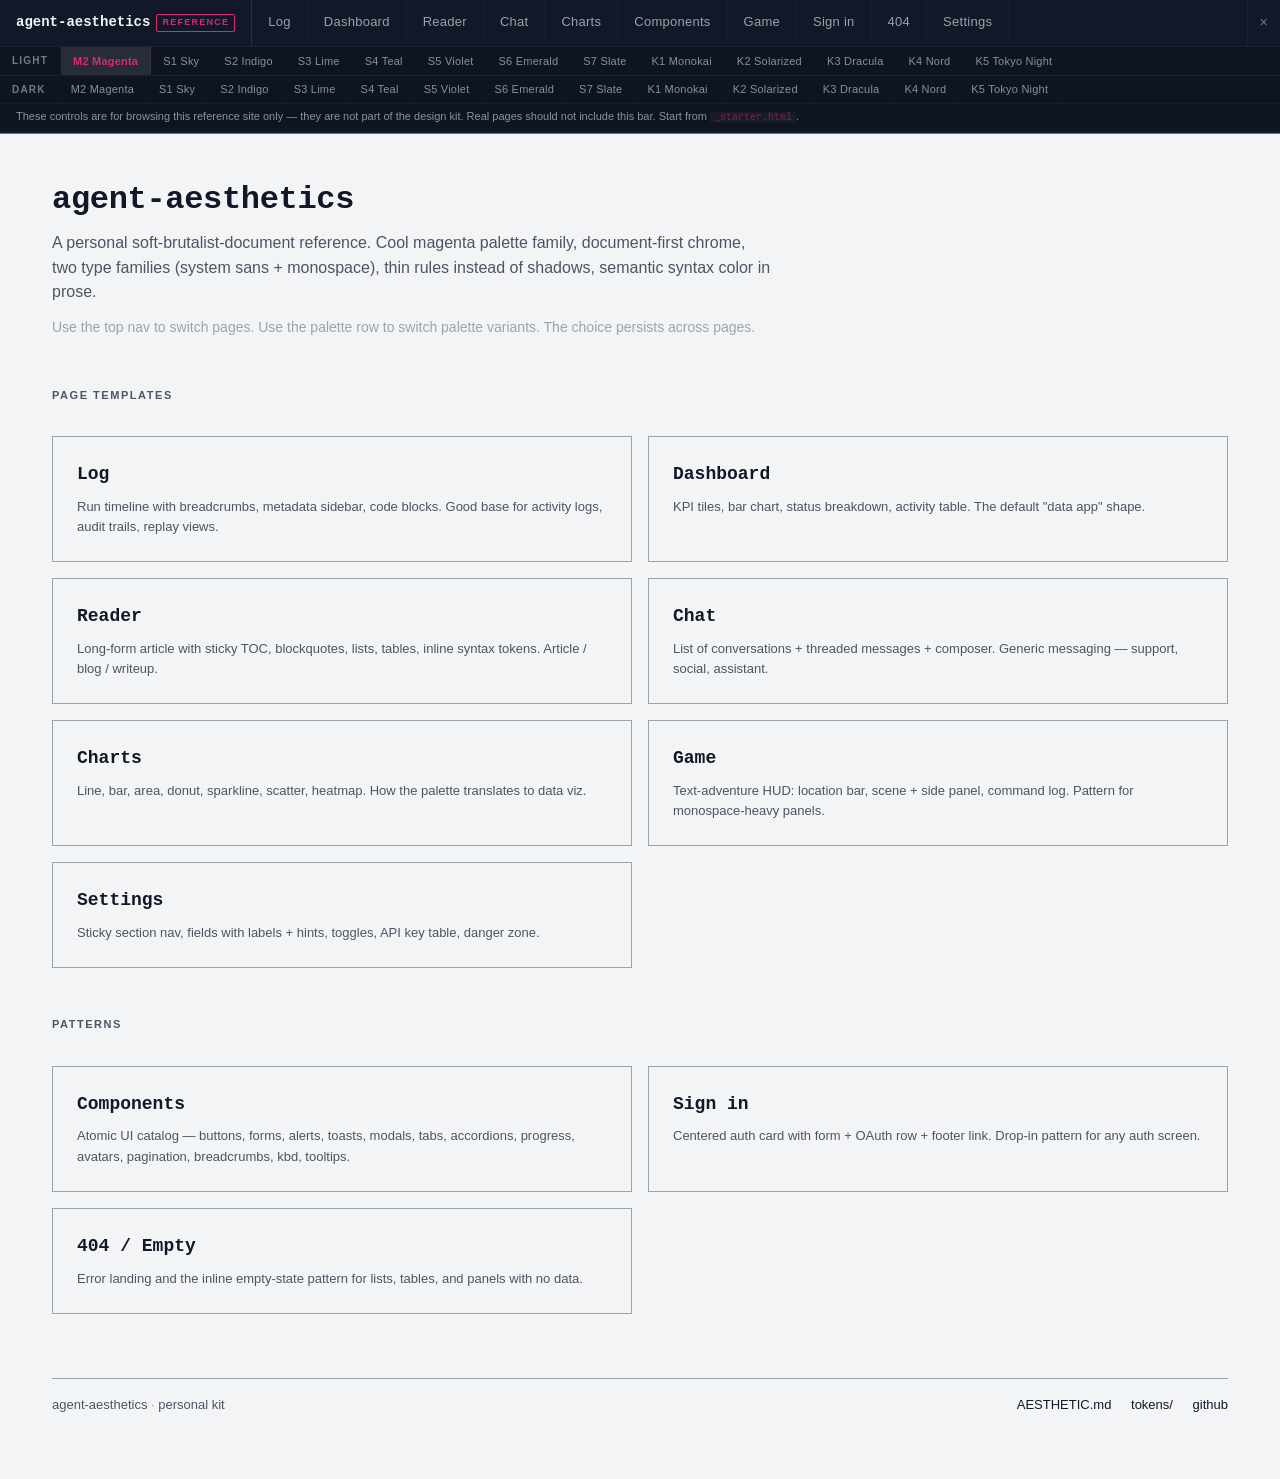
==== commit fb978414: "make the reference switcher overtly NOT part of the kit Adopters kept copying the palette/page-switc" ====
--- a/references/web/index.html
+++ b/references/web/index.html
@@ -8,7 +8,9 @@
 </head>
 <body class="palette-m2">
 
-<nav class="topbar" id="topbar"></nav>
+<!-- Reference-site controls (palette + page switcher), injected by assets/reference.js.
+     NOT part of the design kit. Do not copy into real projects; copy _starter.html instead. -->
+<nav class="topbar" id="topbar" data-reference-only></nav>
 
 <div class="page">
 
@@ -75,6 +77,6 @@
 
 </div>
 
-<script src="assets/switcher.js"></script>
+<script src="assets/reference.js"></script>
 </body>
 </html>
--- a/references/web/assets/styles.css
+++ b/references/web/assets/styles.css
@@ -27,20 +27,12 @@
 }
 
 /* ===================================================================
-   palettes — magenta family
-   =================================================================== */
-
-body.palette-m1 {
-  --bg: #F3F4F6; --bg-2: #E5E7EB; --bg-3: #D1D5DB;
-  --rule: #9CA3AF; --rule-strong: #6B7280;
-  --text: #111827; --text-muted: #4B5563; --text-faint: #9CA3AF;
-  --accent: #DB2777; --accent-hover: #BE185D;
-  --chrome-bg: #111827; --chrome-fg: #F3F4F6;
-  --syn-path: #DB2777; --syn-num: #B45309; --syn-str: #15803D;
-  --syn-kw: #6D28D9; --syn-type: #0891B2; --syn-comment: #9CA3AF;
-  --syn-bg: #E5E7EB;
-}
-
+   palettes — light variants
+   eight cool-leaning palettes built on shared geometry. swap the body
+   class to re-skin every token.
+   =================================================================== */
+
+/* ---------- M2: magenta — harmonized syntax ---------- */
 body.palette-m2 {
   --bg: #F3F4F6; --bg-2: #E5E7EB; --bg-3: #D1D5DB;
   --rule: #9CA3AF; --rule-strong: #6B7280;
@@ -52,48 +44,306 @@
   --syn-bg: #E5E7EB;
 }
 
-body.palette-m3 {
-  --bg: #F3F4F6; --bg-2: #E5E7EB; --bg-3: #D1D5DB;
+/* ---------- S1: sky — bright cool blue accent ---------- */
+body.palette-s1 {
+  --bg: #F2F5F8; --bg-2: #E2E8F0; --bg-3: #CBD5E1;
+  --rule: #94A3B8; --rule-strong: #64748B;
+  --text: #0F172A; --text-muted: #475569; --text-faint: #94A3B8;
+  --accent: #0284C7; --accent-hover: #0369A1;
+  --chrome-bg: #0F172A; --chrome-fg: #F2F5F8;
+  --syn-path: #0284C7; --syn-num: #A16207; --syn-str: #15803D;
+  --syn-kw: #6D28D9; --syn-type: #0F766E; --syn-comment: #94A3B8;
+  --syn-bg: #E2E8F0;
+}
+
+/* ---------- S2: indigo — deep blue-violet ---------- */
+body.palette-s2 {
+  --bg: #F2F4F8; --bg-2: #E4E8F0; --bg-3: #CFD5E1;
+  --rule: #94A3B8; --rule-strong: #64748B;
+  --text: #0F172A; --text-muted: #475569; --text-faint: #94A3B8;
+  --accent: #4338CA; --accent-hover: #3730A3;
+  --chrome-bg: #0F172A; --chrome-fg: #F2F4F8;
+  --syn-path: #4338CA; --syn-num: #A16207; --syn-str: #15803D;
+  --syn-kw: #6D28D9; --syn-type: #0F766E; --syn-comment: #94A3B8;
+  --syn-bg: #E4E8F0;
+}
+
+/* ---------- S3: lime — wild, electric chartreuse ---------- */
+body.palette-s3 {
+  --bg: #F4F6F8; --bg-2: #E8ECF1; --bg-3: #DAE0E8;
+  --rule: #C8D0DA; --rule-strong: #A8B2BF;
+  --text: #0B1220; --text-muted: #5A6470; --text-faint: #8B95A1;
+  --accent: #65A30D; --accent-hover: #4D7C0F;
+  --chrome-bg: #0B1220; --chrome-fg: #F4F6F8;
+  --syn-path: #4D7C0F; --syn-num: #BE185D; --syn-str: #1E40AF;
+  --syn-kw: #6D28D9; --syn-type: #0E7490; --syn-comment: #7E8896;
+  --syn-bg: #E8ECF1;
+}
+
+/* ---------- S4: teal — deep cyan-700, sits between sky and emerald ---------- */
+body.palette-s4 {
+  --bg: #F0F4F6; --bg-2: #DEE8EB; --bg-3: #C5D5D8;
+  --rule: #94ABB0; --rule-strong: #648088;
+  --text: #0A1820; --text-muted: #46606A; --text-faint: #94ABB0;
+  --accent: #0E7490; --accent-hover: #155E75;
+  --chrome-bg: #0A1820; --chrome-fg: #F0F4F6;
+  --syn-path: #0E7490; --syn-num: #A16207; --syn-str: #15803D;
+  --syn-kw: #6D28D9; --syn-type: #4338CA; --syn-comment: #94ABB0;
+  --syn-bg: #DEE8EB;
+}
+
+/* ---------- S5: violet — pure violet, bridges magenta and indigo ---------- */
+body.palette-s5 {
+  --bg: #F4F4F8; --bg-2: #E8E8F0; --bg-3: #D5D5E0;
+  --rule: #9A9AB5; --rule-strong: #6B6B8A;
+  --text: #14141F; --text-muted: #4A4A60; --text-faint: #9A9AB5;
+  --accent: #7C3AED; --accent-hover: #6D28D9;
+  --chrome-bg: #14141F; --chrome-fg: #F4F4F8;
+  --syn-path: #7C3AED; --syn-num: #A16207; --syn-str: #15803D;
+  --syn-kw: #BE185D; --syn-type: #0E7490; --syn-comment: #9A9AB5;
+  --syn-bg: #E8E8F0;
+}
+
+/* ---------- S6: emerald — true green, sophisticated ---------- */
+body.palette-s6 {
+  --bg: #F2F5F3; --bg-2: #DDE8E2; --bg-3: #C5D5CC;
+  --rule: #94B0A0; --rule-strong: #648075;
+  --text: #0A1814; --text-muted: #46605A; --text-faint: #94B0A0;
+  --accent: #059669; --accent-hover: #047857;
+  --chrome-bg: #0A1814; --chrome-fg: #F2F5F3;
+  --syn-path: #059669; --syn-num: #A16207; --syn-str: #4338CA;
+  --syn-kw: #6D28D9; --syn-type: #0E7490; --syn-comment: #94B0A0;
+  --syn-bg: #DDE8E2;
+}
+
+/* ---------- S7: slate — minimalist, deep navy accent ---------- */
+body.palette-s7 {
+  --bg: #F4F5F7; --bg-2: #E5E7EB; --bg-3: #D1D5DB;
   --rule: #9CA3AF; --rule-strong: #6B7280;
   --text: #111827; --text-muted: #4B5563; --text-faint: #9CA3AF;
-  --accent: #EC4899; --accent-hover: #DB2777;
-  --chrome-bg: #111827; --chrome-fg: #F3F4F6;
-  --syn-path: #EC4899; --syn-num: #A16207; --syn-str: #0E7490;
-  --syn-kw: #5B21B6; --syn-type: #BE123C; --syn-comment: #9CA3AF;
+  --accent: #1E3A8A; --accent-hover: #1E40AF;
+  --chrome-bg: #111827; --chrome-fg: #F4F5F7;
+  --syn-path: #1E3A8A; --syn-num: #A16207; --syn-str: #15803D;
+  --syn-kw: #6D28D9; --syn-type: #4338CA; --syn-comment: #9CA3AF;
   --syn-bg: #E5E7EB;
 }
 
-body.palette-m4 {
-  --bg: #F3F4F6; --bg-2: #E5E7EB; --bg-3: #D1D5DB;
-  --rule: #9CA3AF; --rule-strong: #6B7280;
-  --text: #111827; --text-muted: #4B5563; --text-faint: #9CA3AF;
-  --accent: #9D174D; --accent-hover: #831843;
-  --chrome-bg: #111827; --chrome-fg: #F3F4F6;
-  --syn-path: #9D174D; --syn-num: #A16207; --syn-str: #0E7490;
-  --syn-kw: #5B21B6; --syn-type: #BE123C; --syn-comment: #9CA3AF;
-  --syn-bg: #E5E7EB;
-}
-
-body.palette-m5 {
-  --bg: #F3F4F6; --bg-2: #E5E7EB; --bg-3: #D1D5DB;
-  --rule: #9CA3AF; --rule-strong: #6B7280;
-  --text: #111827; --text-muted: #4B5563; --text-faint: #9CA3AF;
-  --accent: #DB2777; --accent-2: #0891B2; --accent-hover: #BE185D;
-  --chrome-bg: #111827; --chrome-fg: #F3F4F6;
-  --syn-path: #0891B2; --syn-num: #DB2777; --syn-str: #0E7490;
-  --syn-kw: #BE185D; --syn-type: #06B6D4; --syn-comment: #94A3B8;
-  --syn-bg: #ECFEFF;
-}
-
-body.palette-m6 {
-  --bg: #F4F2F6; --bg-2: #E7E3EC; --bg-3: #D4CFDC;
-  --rule: #A299AE; --rule-strong: #78708A;
-  --text: #1A1620; --text-muted: #56506A; --text-faint: #A299AE;
-  --accent: #DB2777; --accent-hover: #BE185D;
-  --chrome-bg: #1A1620; --chrome-fg: #F4F2F6;
-  --syn-path: #DB2777; --syn-num: #A16207; --syn-str: #0E7490;
-  --syn-kw: #6D28D9; --syn-type: #BE123C; --syn-comment: #A299AE;
-  --syn-bg: #E7E3EC;
+/* ===================================================================
+   dark variants — bg goes near-black, chrome lifts one tier (lighter
+   than bg) for header band visibility, accents brighten for AA contrast.
+   =================================================================== */
+
+body.palette-m2d {
+  --bg: #0F1117; --bg-2: #1A1D26; --bg-3: #262A35;
+  --rule: #2D3340; --rule-strong: #4A5060;
+  --text: #E8EAED; --text-muted: #9AA0AB; --text-faint: #6B7280;
+  --accent: #EC4899; --accent-hover: #F472B6;
+  --chrome-bg: #1A1D26; --chrome-fg: #E8EAED;
+  --syn-path: #EC4899; --syn-num: #F59E0B; --syn-str: #22D3EE;
+  --syn-kw: #A78BFA; --syn-type: #FB7185; --syn-comment: #6B7280;
+  --syn-bg: #16181F;
+}
+
+body.palette-s1d {
+  --bg: #0B1220; --bg-2: #161E2E; --bg-3: #232D40;
+  --rule: #2D384C; --rule-strong: #4D5868;
+  --text: #E8EFFA; --text-muted: #94A3B8; --text-faint: #64748B;
+  --accent: #38BDF8; --accent-hover: #7DD3FC;
+  --chrome-bg: #161E2E; --chrome-fg: #E8EFFA;
+  --syn-path: #38BDF8; --syn-num: #FBBF24; --syn-str: #4ADE80;
+  --syn-kw: #C084FC; --syn-type: #2DD4BF; --syn-comment: #64748B;
+  --syn-bg: #0E1828;
+}
+
+body.palette-s2d {
+  --bg: #0F0F1F; --bg-2: #1A1A2E; --bg-3: #262640;
+  --rule: #2D2D44; --rule-strong: #4A4A66;
+  --text: #E8E8F5; --text-muted: #9696B8; --text-faint: #6464AA;
+  --accent: #818CF8; --accent-hover: #A5B4FC;
+  --chrome-bg: #1A1A2E; --chrome-fg: #E8E8F5;
+  --syn-path: #818CF8; --syn-num: #FBBF24; --syn-str: #4ADE80;
+  --syn-kw: #C084FC; --syn-type: #2DD4BF; --syn-comment: #6464AA;
+  --syn-bg: #15152A;
+}
+
+body.palette-s3d {
+  --bg: #0F1117; --bg-2: #1A1D26; --bg-3: #262A35;
+  --rule: #2D3340; --rule-strong: #4A5060;
+  --text: #E8EAED; --text-muted: #9AA0AB; --text-faint: #6B7280;
+  --accent: #84CC16; --accent-hover: #A3E635;
+  --chrome-bg: #1A1D26; --chrome-fg: #E8EAED;
+  --syn-path: #A3E635; --syn-num: #F472B6; --syn-str: #38BDF8;
+  --syn-kw: #C084FC; --syn-type: #22D3EE; --syn-comment: #6B7280;
+  --syn-bg: #14171E;
+}
+
+body.palette-s4d {
+  --bg: #0A1820; --bg-2: #14242E; --bg-3: #1F343F;
+  --rule: #2F4855; --rule-strong: #4C6878;
+  --text: #E6F0F3; --text-muted: #94ABB0; --text-faint: #648088;
+  --accent: #22D3EE; --accent-hover: #67E8F9;
+  --chrome-bg: #14242E; --chrome-fg: #E6F0F3;
+  --syn-path: #22D3EE; --syn-num: #FBBF24; --syn-str: #4ADE80;
+  --syn-kw: #C084FC; --syn-type: #818CF8; --syn-comment: #648088;
+  --syn-bg: #0E1E26;
+}
+
+body.palette-s5d {
+  --bg: #14141F; --bg-2: #1F1F2E; --bg-3: #2D2D44;
+  --rule: #393952; --rule-strong: #54546F;
+  --text: #ECECF5; --text-muted: #9A9AB5; --text-faint: #6B6B8A;
+  --accent: #A78BFA; --accent-hover: #C4B5FD;
+  --chrome-bg: #1F1F2E; --chrome-fg: #ECECF5;
+  --syn-path: #A78BFA; --syn-num: #FBBF24; --syn-str: #4ADE80;
+  --syn-kw: #F472B6; --syn-type: #22D3EE; --syn-comment: #6B6B8A;
+  --syn-bg: #1A1A28;
+}
+
+body.palette-s6d {
+  --bg: #0A1814; --bg-2: #14241F; --bg-3: #1F352D;
+  --rule: #2F4C42; --rule-strong: #4C7060;
+  --text: #E6F0EA; --text-muted: #94B0A0; --text-faint: #648075;
+  --accent: #34D399; --accent-hover: #6EE7B7;
+  --chrome-bg: #14241F; --chrome-fg: #E6F0EA;
+  --syn-path: #34D399; --syn-num: #FBBF24; --syn-str: #818CF8;
+  --syn-kw: #C084FC; --syn-type: #22D3EE; --syn-comment: #648075;
+  --syn-bg: #0E1E18;
+}
+
+body.palette-s7d {
+  --bg: #0F1117; --bg-2: #1A1D26; --bg-3: #262A35;
+  --rule: #2D3340; --rule-strong: #4A5060;
+  --text: #E8EAED; --text-muted: #9AA0AB; --text-faint: #6B7280;
+  --accent: #60A5FA; --accent-hover: #93C5FD;
+  --chrome-bg: #1A1D26; --chrome-fg: #E8EAED;
+  --syn-path: #60A5FA; --syn-num: #FBBF24; --syn-str: #4ADE80;
+  --syn-kw: #C084FC; --syn-type: #818CF8; --syn-comment: #6B7280;
+  --syn-bg: #16181F;
+}
+
+/* ===================================================================
+   schemes — palettes derived from well-known editor color schemes.
+   colors taken from the canonical sources. light + dark variants.
+   =================================================================== */
+
+/* K1 Monokai Light — cream variant (Monokai Pro Light Sun-derived) */
+body.palette-k1 {
+  --bg: #FAF4ED; --bg-2: #F2EDE0; --bg-3: #E5DDC8;
+  --rule: #B5AE9C; --rule-strong: #87836F;
+  --text: #2C2925; --text-muted: #6B6660; --text-faint: #B5AE9C;
+  --accent: #E14775; --accent-hover: #C73E66;
+  --chrome-bg: #2C2925; --chrome-fg: #FAF4ED;
+  --syn-path: #E14775; --syn-num: #7B5BC7; --syn-str: #8C7400;
+  --syn-kw: #E14775; --syn-type: #0E7C95; --syn-comment: #B5AE9C;
+  --syn-bg: #F2EDE0;
+}
+
+/* K1D Monokai Dark — Wimer Hazenberg's iconic olive + pink/cyan/yellow */
+body.palette-k1d {
+  --bg: #272822; --bg-2: #1E1F1C; --bg-3: #3E3D32;
+  --rule: #49483E; --rule-strong: #75715E;
+  --text: #F8F8F2; --text-muted: #CFCFC2; --text-faint: #75715E;
+  --accent: #F92672; --accent-hover: #FD5C92;
+  --chrome-bg: #1E1F1C; --chrome-fg: #F8F8F2;
+  --syn-path: #F92672; --syn-num: #AE81FF; --syn-str: #E6DB74;
+  --syn-kw: #F92672; --syn-type: #66D9EF; --syn-comment: #75715E;
+  --syn-bg: #1E1F1C;
+}
+
+/* K2 Solarized Light — Ethan Schoonover's canonical cream */
+body.palette-k2 {
+  --bg: #FDF6E3; --bg-2: #EEE8D5; --bg-3: #93A1A1;
+  --rule: #93A1A1; --rule-strong: #657B83;
+  --text: #586E75; --text-muted: #657B83; --text-faint: #93A1A1;
+  --accent: #268BD2; --accent-hover: #2AA198;
+  --chrome-bg: #EEE8D5; --chrome-fg: #586E75;
+  --syn-path: #268BD2; --syn-num: #D33682; --syn-str: #2AA198;
+  --syn-kw: #859900; --syn-type: #B58900; --syn-comment: #93A1A1;
+  --syn-bg: #EEE8D5;
+}
+
+/* K2D Solarized Dark */
+body.palette-k2d {
+  --bg: #002B36; --bg-2: #073642; --bg-3: #586E75;
+  --rule: #586E75; --rule-strong: #839496;
+  --text: #93A1A1; --text-muted: #657B83; --text-faint: #586E75;
+  --accent: #268BD2; --accent-hover: #2AA198;
+  --chrome-bg: #073642; --chrome-fg: #93A1A1;
+  --syn-path: #268BD2; --syn-num: #D33682; --syn-str: #2AA198;
+  --syn-kw: #859900; --syn-type: #B58900; --syn-comment: #586E75;
+  --syn-bg: #073642;
+}
+
+/* K3 Dracula Light — Alucard, from Dracula Pro */
+body.palette-k3 {
+  --bg: #F8F8F2; --bg-2: #EFEFEC; --bg-3: #CDCDC2;
+  --rule: #CDCDC2; --rule-strong: #9C9491;
+  --text: #1F1F1F; --text-muted: #635D5C; --text-faint: #9C9491;
+  --accent: #A3144C; --accent-hover: #7A0F38;
+  --chrome-bg: #EFEFEC; --chrome-fg: #1F1F1F;
+  --syn-path: #A3144C; --syn-num: #644AC9; --syn-str: #846E15;
+  --syn-kw: #14710A; --syn-type: #036A96; --syn-comment: #9C9491;
+  --syn-bg: #EFEFEC;
+}
+
+/* K3D Dracula Dark — draculatheme.com canonical */
+body.palette-k3d {
+  --bg: #282A36; --bg-2: #21222C; --bg-3: #44475A;
+  --rule: #44475A; --rule-strong: #6272A4;
+  --text: #F8F8F2; --text-muted: #BDBDC0; --text-faint: #6272A4;
+  --accent: #FF79C6; --accent-hover: #FFB8DA;
+  --chrome-bg: #21222C; --chrome-fg: #F8F8F2;
+  --syn-path: #FF79C6; --syn-num: #BD93F9; --syn-str: #F1FA8C;
+  --syn-kw: #FF79C6; --syn-type: #8BE9FD; --syn-comment: #6272A4;
+  --syn-bg: #21222C;
+}
+
+/* K4 Nord Light — Snow Storm bg, Frost-dark accent */
+body.palette-k4 {
+  --bg: #ECEFF4; --bg-2: #E5E9F0; --bg-3: #D8DEE9;
+  --rule: #B0BEC5; --rule-strong: #7B8995;
+  --text: #2E3440; --text-muted: #434C5E; --text-faint: #4C566A;
+  --accent: #5E81AC; --accent-hover: #81A1C1;
+  --chrome-bg: #2E3440; --chrome-fg: #ECEFF4;
+  --syn-path: #5E81AC; --syn-num: #B48EAD; --syn-str: #A3BE8C;
+  --syn-kw: #5E81AC; --syn-type: #4E7C8A; --syn-comment: #B0BEC5;
+  --syn-bg: #E5E9F0;
+}
+
+/* K4D Nord Dark — Arctic Polar Night, nordtheme.com */
+body.palette-k4d {
+  --bg: #2E3440; --bg-2: #3B4252; --bg-3: #434C5E;
+  --rule: #4C566A; --rule-strong: #616E88;
+  --text: #D8DEE9; --text-muted: #B0BEC5; --text-faint: #81A1C1;
+  --accent: #88C0D0; --accent-hover: #8FBCBB;
+  --chrome-bg: #3B4252; --chrome-fg: #ECEFF4;
+  --syn-path: #88C0D0; --syn-num: #B48EAD; --syn-str: #A3BE8C;
+  --syn-kw: #81A1C1; --syn-type: #8FBCBB; --syn-comment: #4C566A;
+  --syn-bg: #2B303B;
+}
+
+/* K5 Tokyo Night Day — official light variant, cool blue-grey */
+body.palette-k5 {
+  --bg: #E1E2E7; --bg-2: #D5D6DB; --bg-3: #C0C2CC;
+  --rule: #99A0B0; --rule-strong: #6172B0;
+  --text: #3760BF; --text-muted: #5A6691; --text-faint: #99A0B0;
+  --accent: #9854F1; --accent-hover: #B074F8;
+  --chrome-bg: #D5D6DB; --chrome-fg: #3760BF;
+  --syn-path: #2E7DE9; --syn-num: #B15C00; --syn-str: #587539;
+  --syn-kw: #9854F1; --syn-type: #007197; --syn-comment: #848CB5;
+  --syn-bg: #D5D6DB;
+}
+
+/* K5D Tokyo Night Dark — enkia/tokyo-night */
+body.palette-k5d {
+  --bg: #1A1B26; --bg-2: #16161E; --bg-3: #292E42;
+  --rule: #3B4261; --rule-strong: #565F89;
+  --text: #C0CAF5; --text-muted: #A9B1D6; --text-faint: #565F89;
+  --accent: #BB9AF7; --accent-hover: #C4AFFF;
+  --chrome-bg: #16161E; --chrome-fg: #C0CAF5;
+  --syn-path: #7AA2F7; --syn-num: #FF9E64; --syn-str: #9ECE6A;
+  --syn-kw: #BB9AF7; --syn-type: #7DCFFF; --syn-comment: #565F89;
+  --syn-bg: #16161E;
 }
 
 /* ===================================================================
@@ -132,7 +382,7 @@
   background: var(--chrome-bg);
   color: var(--chrome-fg);
   border-bottom: 1px solid var(--rule-strong);
-  min-height: 76px; /* reserve space before JS injects */
+  min-height: 134px; /* 1 primary + 2 palette rows + note strip */
 }
 
 .topbar-row {
@@ -157,6 +407,39 @@
   flex: 0 0 auto;
 }
 .topbar-row.primary .brand:hover { background: rgba(255,255,255,0.04); text-decoration: none; color: var(--chrome-fg); }
+.topbar-row.primary .brand .brand-tag {
+  font-family: var(--sans);
+  font-size: 9px;
+  font-weight: 700;
+  letter-spacing: 0.14em;
+  text-transform: uppercase;
+  color: var(--accent);
+  border: 1px solid var(--accent);
+  border-radius: 2px;
+  padding: 1px 5px;
+  margin-left: 6px;
+  vertical-align: 1px;
+}
+
+/* reference-only notice strip under the palette rows */
+.topbar-row.note {
+  display: block;
+  padding: 5px var(--space-4);
+  font-size: 11px;
+  line-height: 1.4;
+  color: var(--chrome-fg);
+  opacity: 0.55;
+  background: rgba(0,0,0,0.25);
+  border-top: 1px solid rgba(255,255,255,0.06);
+}
+.topbar-row.note code {
+  font-family: var(--mono);
+  font-size: 10px;
+  color: var(--accent);
+  background: rgba(255,255,255,0.06);
+  padding: 0 4px;
+  border-radius: 2px;
+}
 .topbar-row.primary .pagenav {
   display: flex;
   flex: 1;
@@ -227,12 +510,52 @@
 .topbar-row.palette button.active { opacity: 1; background: rgba(255,255,255,0.10); font-weight: 600; color: var(--accent); }
 
 @media (max-width: 640px) {
-  .topbar { min-height: 80px; }
+  .topbar { min-height: 150px; }
   .topbar-row.primary .brand { padding: var(--space-2) var(--space-3); font-size: 12px; }
   .topbar-row.primary .tab { padding: var(--space-2) var(--space-3); font-size: 12px; }
   .topbar-row.palette .label { padding: 4px var(--space-3); font-size: 9px; }
   .topbar-row.palette button { padding: 4px var(--space-3); font-size: 10px; }
 }
+
+/* close button in topbar primary row */
+.topbar-close {
+  flex: 0 0 auto;
+  background: transparent;
+  border: 0;
+  color: var(--chrome-fg);
+  cursor: pointer;
+  padding: var(--space-3) var(--space-3);
+  font-family: var(--mono);
+  font-size: 14px;
+  opacity: 0.45;
+  border-left: 1px solid rgba(255,255,255,0.1);
+  line-height: 1;
+  display: inline-flex;
+  align-items: center;
+}
+.topbar-close:hover { opacity: 1; background: rgba(255,255,255,0.05); }
+
+/* floating reveal button when topbar is hidden */
+.topbar-reveal {
+  position: fixed;
+  top: 8px; right: 8px; z-index: 100;
+  background: var(--chrome-bg);
+  color: var(--chrome-fg);
+  border: 1px solid var(--rule-strong);
+  padding: 6px 12px;
+  font-family: var(--sans);
+  font-size: 11px;
+  letter-spacing: 0.08em;
+  text-transform: uppercase;
+  cursor: pointer;
+  display: none;
+  border-radius: 2px;
+  opacity: 0.7;
+}
+.topbar-reveal:hover { opacity: 1; }
+
+body.topbar-collapsed .topbar { display: none; }
+body.topbar-collapsed .topbar-reveal { display: inline-flex; align-items: center; gap: 6px; }
 
 /* ===================================================================
    page chrome
@@ -860,6 +1183,7 @@
   margin-top: var(--space-6);
 }
 .hub-card {
+  display: block;
   border: 1px solid var(--rule);
   padding: var(--space-5);
   background: var(--bg);
